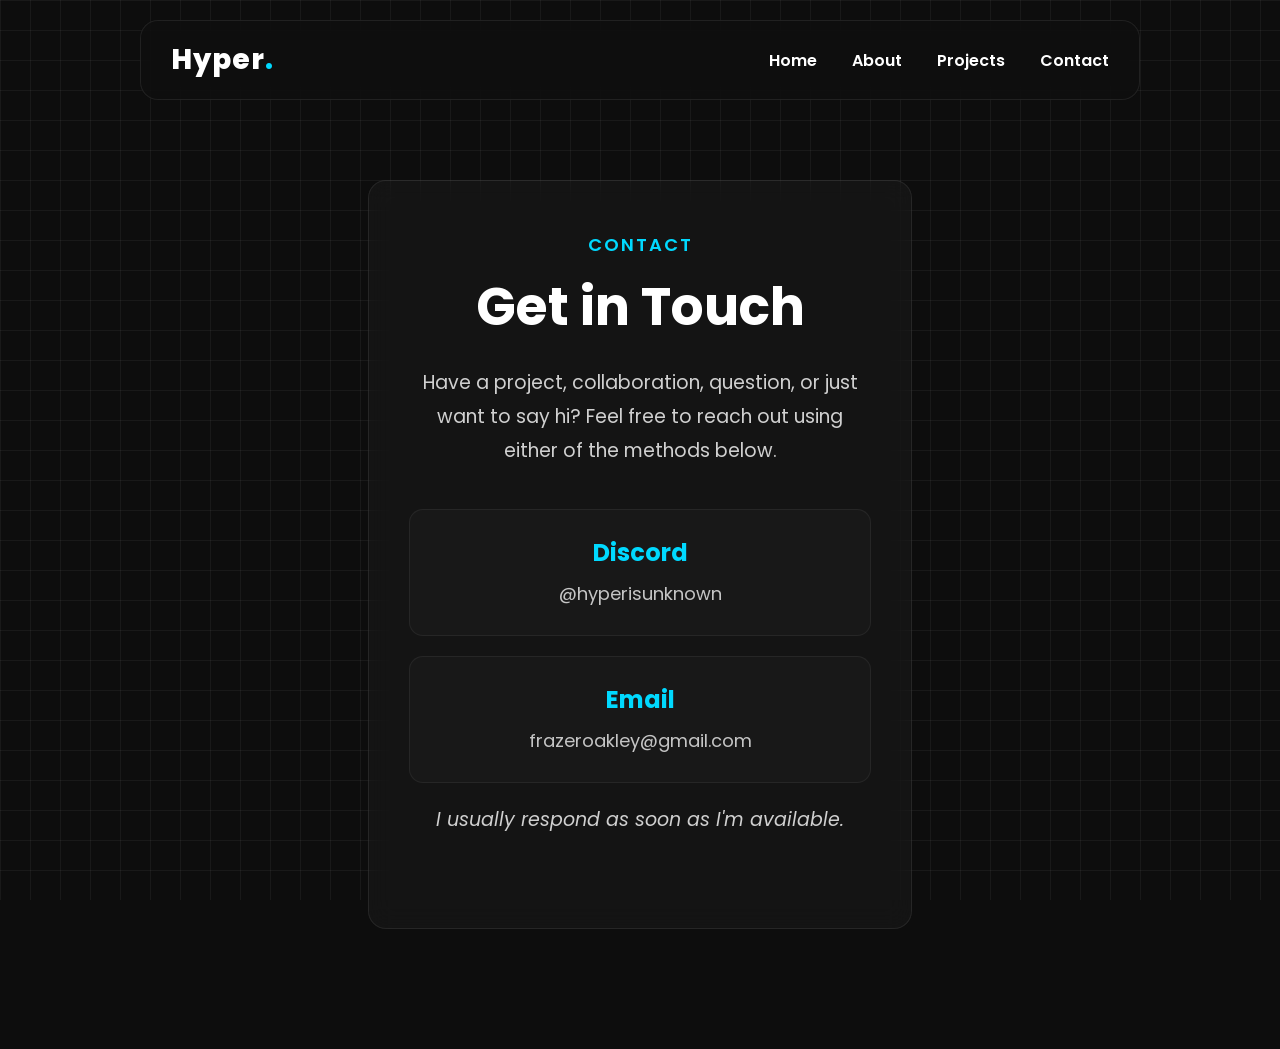
==== contact.html @ d3638966 "Update contact.html" ====
<!DOCTYPE html>
<html lang="en">
<head>
<meta charset="UTF-8">
<meta name="viewport" content="width=device-width, initial-scale=1.0">
<title>Contact - Hyper</title>
<link rel="preconnect" href="https://fonts.googleapis.com">
<link rel="preconnect" href="https://fonts.gstatic.com" crossorigin>
<link href="https://fonts.googleapis.com/css2?family=Poppins:wght@300;400;500;600;700;800&display=swap" rel="stylesheet">
<style>
*{
margin:0;
padding:0;
box-sizing:border-box;
font-family:"Poppins",sans-serif;
}
html{
scroll-behavior:smooth;
}
body{
background:#0d0d0d;
color:white;
overflow-x:hidden;
min-height:100vh;
}
.grid{
position:fixed;
inset:0;
z-index:-20;
background-image:
linear-gradient(rgba(255,255,255,.05) 1px,transparent 1px),
linear-gradient(90deg,rgba(255,255,255,.05) 1px,transparent 1px);
background-size:30px 30px;
animation:gridMove 5s linear infinite;
}
@keyframes gridMove{
from{background-position:0 0;}
to{background-position:30px 30px;}
}

/* Navbar */
nav{
position:fixed;
top:20px;
left:50%;
transform:translateX(-50%);
width:90%;
max-width:1000px;
display:flex;
justify-content:space-between;
align-items:center;
padding:18px 30px;
background:rgba(15,15,15,.75);
border:1px solid rgba(255,255,255,.08);
backdrop-filter:blur(16px);
border-radius:18px;
z-index:999;
}
.logo{
font-size:28px;
font-weight:800;
letter-spacing:1px;
color:white;
}
.logo span{
color:#00d9ff;
}
nav ul{
display:flex;
gap:35px;
list-style:none;
}
nav a{
text-decoration:none;
color:white;
font-weight:600;
transition:.3s;
}
nav a:hover{
color:#00d9ff;
}

/* Main Content */
.contact-section{
padding:180px 10% 120px;
max-width:800px;
margin:0 auto;
text-align:center;
}
.contact-card{
background:rgba(255,255,255,.03);
border:1px solid rgba(255,255,255,.08);
border-radius:18px;
padding:50px 40px;
backdrop-filter:blur(12px);
transition:.35s;
}
.contact-card:hover{
transform:translateY(-8px);
border-color:#00d9ff;
box-shadow:0 0 30px rgba(0,217,255,.15);
}
.small-title{
color:#00d9ff;
font-size:18px;
font-weight:600;
letter-spacing:2px;
text-transform:uppercase;
margin-bottom:10px;
display:block;
}
.contact-card h2{
font-size:52px;
margin-bottom:20px;
}
.contact-card p{
font-size:19px;
line-height:1.8;
color:#d0d0d0;
max-width:620px;
margin:0 auto 40px;
}
.contact-method{
background:rgba(255,255,255,.02);
border:1px solid rgba(255,255,255,.06);
border-radius:14px;
padding:25px;
margin-bottom:20px;
transition:.3s;
}
.contact-method:hover{
border-color:#00d9ff;
background:rgba(0,217,255,.05);
}
.contact-method h3{
color:#00d9ff;
font-size:24px;
margin-bottom:8px;
}
.contact-method p{
font-size:18px;
color:#c5c5c5;
margin:0;
}
.contact-footer{
color:#888;
font-size:17px;
margin-top:40px;
font-style:italic;
}

/* Responsive */
@media(max-width:900px){
.contact-section{
padding:160px 5% 100px;
}
.contact-card{
padding:40px 25px;
}
.contact-card h2{
font-size:42px;
}
}
</style>
</head>
<body>
<div class="grid"></div>

<nav>
<div class="logo">
Hyper<span>.</span>
</div>
<ul>
<li><a href="index.html">Home</a></li>
<li><a href="index.html#about">About</a></li>
<li><a href="projects.html">Projects</a></li>
<li><a href="contact.html">Contact</a></li>
</ul>
</nav>

<section class="contact-section">
<div class="contact-card">
    <span class="small-title">CONTACT</span>
    <h2>Get in Touch</h2>
    <p>
        Have a project, collaboration, question, or just want to say hi? 
        Feel free to reach out using either of the methods below.
    </p>
    
    <div class="contact-method">
        <h3>Discord</h3>
        <p>@hyperisunknown</p>
    </div>
    
    <div class="contact-method">
        <h3>Email</h3>
        <p>frazeroakley@gmail.com</p>
    </div>

    <p class="contact-footer">
        I usually respond as soon as I'm available.
    </p>
</div>
</section>

</body>
</html>
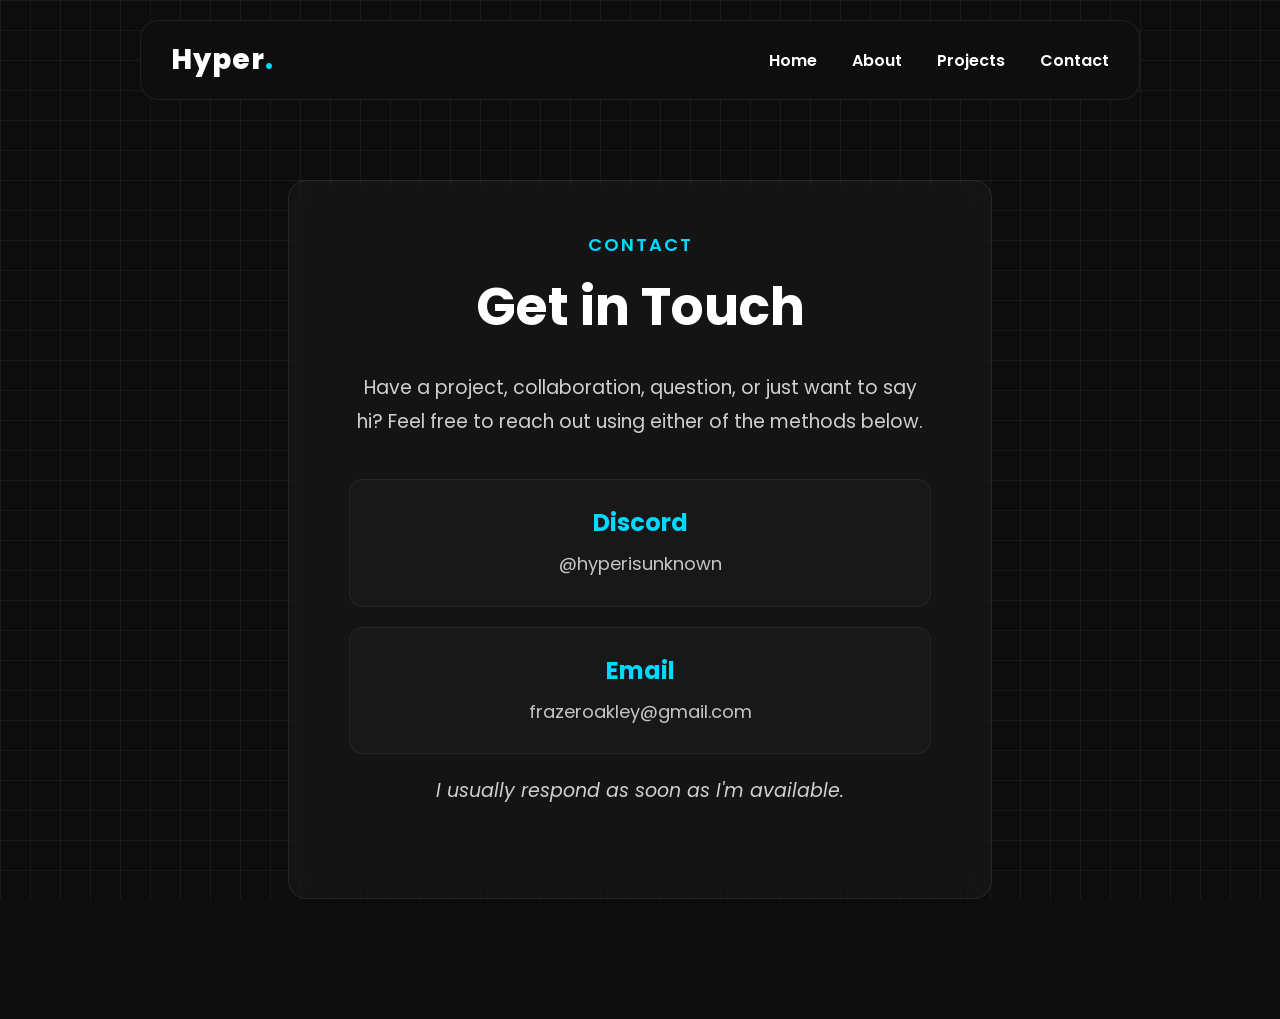
==== commit 79517fc5: "Update contact.html" ====
--- a/contact.html
+++ b/contact.html
@@ -14,15 +14,15 @@
 box-sizing:border-box;
 font-family:"Poppins",sans-serif;
 }
-html{
-scroll-behavior:smooth;
-}
+html{ scroll-behavior:smooth; }
 body{
 background:#0d0d0d;
 color:white;
 overflow-x:hidden;
 min-height:100vh;
 }
+
+/* Grid */
 .grid{
 position:fixed;
 inset:0;
@@ -31,11 +31,11 @@
 linear-gradient(rgba(255,255,255,.05) 1px,transparent 1px),
 linear-gradient(90deg,rgba(255,255,255,.05) 1px,transparent 1px);
 background-size:30px 30px;
-animation:gridMove 5s linear infinite;
+animation:gridMove 12s linear infinite;
 }
 @keyframes gridMove{
-from{background-position:0 0;}
-to{background-position:30px 30px;}
+from{ background-position: -1500px -1500px; }
+to{ background-position: 1500px 1500px; }
 }
 
 /* Navbar */
@@ -56,34 +56,16 @@
 border-radius:18px;
 z-index:999;
 }
-.logo{
-font-size:28px;
-font-weight:800;
-letter-spacing:1px;
-color:white;
-}
-.logo span{
-color:#00d9ff;
-}
-nav ul{
-display:flex;
-gap:35px;
-list-style:none;
-}
-nav a{
-text-decoration:none;
-color:white;
-font-weight:600;
-transition:.3s;
-}
-nav a:hover{
-color:#00d9ff;
-}
+.logo{font-size:28px; font-weight:800; letter-spacing:1px; color:white;}
+.logo span{color:#00d9ff;}
+nav ul{display:flex; gap:35px; list-style:none;}
+nav a{text-decoration:none; color:white; font-weight:600; transition:.3s;}
+nav a:hover{color:#00d9ff;}
 
-/* Main Content */
+/* Contact */
 .contact-section{
 padding:180px 10% 120px;
-max-width:800px;
+max-width:960px; /* widened */
 margin:0 auto;
 text-align:center;
 }
@@ -91,9 +73,10 @@
 background:rgba(255,255,255,.03);
 border:1px solid rgba(255,255,255,.08);
 border-radius:18px;
-padding:50px 40px;
+padding:50px 60px; /* more side padding */
 backdrop-filter:blur(12px);
 transition:.35s;
+width:100%;
 }
 .contact-card:hover{
 transform:translateY(-8px);
@@ -111,7 +94,7 @@
 }
 .contact-card h2{
 font-size:52px;
-margin-bottom:20px;
+margin-bottom:25px;
 }
 .contact-card p{
 font-size:19px;
@@ -149,17 +132,10 @@
 font-style:italic;
 }
 
-/* Responsive */
 @media(max-width:900px){
-.contact-section{
-padding:160px 5% 100px;
-}
-.contact-card{
-padding:40px 25px;
-}
-.contact-card h2{
-font-size:42px;
-}
+.contact-section{padding:160px 5% 100px;}
+.contact-card{padding:40px 35px;}
+.contact-card h2{font-size:42px;}
 }
 </style>
 </head>
@@ -167,9 +143,7 @@
 <div class="grid"></div>
 
 <nav>
-<div class="logo">
-Hyper<span>.</span>
-</div>
+<div class="logo">Hyper<span>.</span></div>
 <ul>
 <li><a href="index.html">Home</a></li>
 <li><a href="index.html#about">About</a></li>
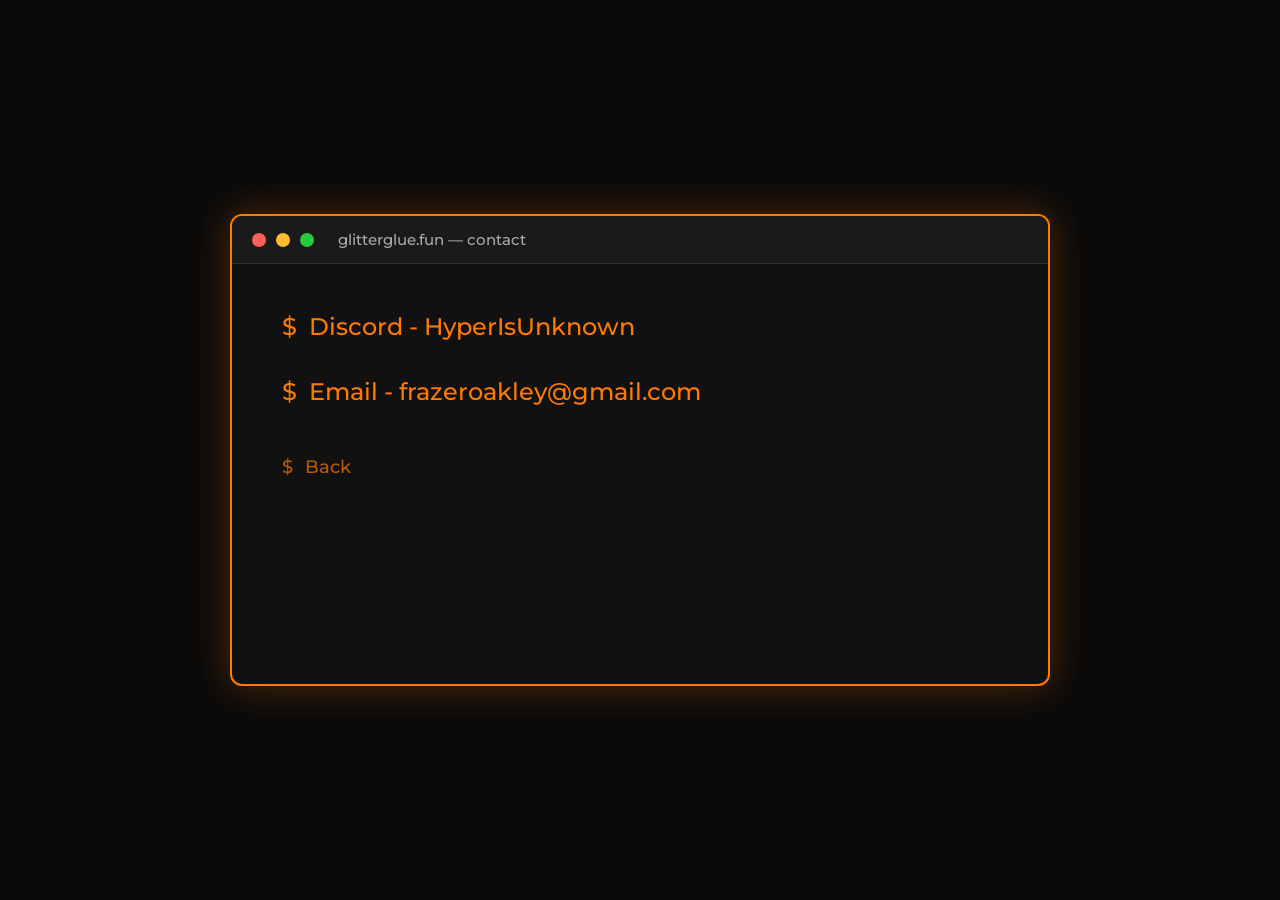
==== commit 794c38b6: "Add files via upload" ====
--- a/contact.html
+++ b/contact.html
@@ -1,181 +1,127 @@
 <!DOCTYPE html>
 <html lang="en">
 <head>
-<meta charset="UTF-8">
-<meta name="viewport" content="width=device-width, initial-scale=1.0">
-<title>Contact - Hyper</title>
-<link rel="preconnect" href="https://fonts.googleapis.com">
-<link rel="preconnect" href="https://fonts.gstatic.com" crossorigin>
-<link href="https://fonts.googleapis.com/css2?family=Poppins:wght@300;400;500;600;700;800&display=swap" rel="stylesheet">
-<style>
-*{
-margin:0;
-padding:0;
-box-sizing:border-box;
-font-family:"Poppins",sans-serif;
-}
-html{ scroll-behavior:smooth; }
-body{
-background:#0d0d0d;
-color:white;
-overflow-x:hidden;
-min-height:100vh;
-}
+  <meta charset="UTF-8">
+  <meta name="viewport" content="width=device-width, initial-scale=1.0">
+  <title>Contact — Glitterglue.fun</title>
+  <link href="https://fonts.googleapis.com/css2?family=Montserrat:wght@400;500;600;700&display=swap" rel="stylesheet">
+  <style>
+    * {
+      margin: 0;
+      padding: 0;
+      box-sizing: border-box;
+    }
 
-/* Grid */
-.grid{
-position:fixed;
-inset:0;
-z-index:-20;
-background-image:
-linear-gradient(rgba(255,255,255,.05) 1px,transparent 1px),
-linear-gradient(90deg,rgba(255,255,255,.05) 1px,transparent 1px);
-background-size:30px 30px;
-animation:gridMove 12s linear infinite;
-}
-@keyframes gridMove{
-from{ background-position: -1500px -1500px; }
-to{ background-position: 1500px 1500px; }
-}
+    body {
+      background: #0a0a0a;
+      color: #ff7a00;
+      font-family: 'Montserrat', sans-serif;
+      height: 100vh;
+      display: flex;
+      align-items: center;
+      justify-content: center;
+      overflow: hidden;
+    }
 
-/* Navbar */
-nav{
-position:fixed;
-top:20px;
-left:50%;
-transform:translateX(-50%);
-width:90%;
-max-width:1000px;
-display:flex;
-justify-content:space-between;
-align-items:center;
-padding:18px 30px;
-background:rgba(15,15,15,.75);
-border:1px solid rgba(255,255,255,.08);
-backdrop-filter:blur(16px);
-border-radius:18px;
-z-index:999;
-}
-.logo{font-size:28px; font-weight:800; letter-spacing:1px; color:white;}
-.logo span{color:#00d9ff;}
-nav ul{display:flex; gap:35px; list-style:none;}
-nav a{text-decoration:none; color:white; font-weight:600; transition:.3s;}
-nav a:hover{color:#00d9ff;}
+    .terminal {
+      width: min(820px, 94vw);
+      background: #111;
+      border: 2px solid #ff7a00;
+      border-radius: 12px;
+      box-shadow: 0 0 40px rgba(255, 122, 0, 0.3);
+      overflow: hidden;
+    }
 
-/* Contact */
-.contact-section{
-padding:180px 10% 120px;
-max-width:960px; /* widened */
-margin:0 auto;
-text-align:center;
-}
-.contact-card{
-background:rgba(255,255,255,.03);
-border:1px solid rgba(255,255,255,.08);
-border-radius:18px;
-padding:50px 60px; /* more side padding */
-backdrop-filter:blur(12px);
-transition:.35s;
-width:100%;
-}
-.contact-card:hover{
-transform:translateY(-8px);
-border-color:#00d9ff;
-box-shadow:0 0 30px rgba(0,217,255,.15);
-}
-.small-title{
-color:#00d9ff;
-font-size:18px;
-font-weight:600;
-letter-spacing:2px;
-text-transform:uppercase;
-margin-bottom:10px;
-display:block;
-}
-.contact-card h2{
-font-size:52px;
-margin-bottom:25px;
-}
-.contact-card p{
-font-size:19px;
-line-height:1.8;
-color:#d0d0d0;
-max-width:620px;
-margin:0 auto 40px;
-}
-.contact-method{
-background:rgba(255,255,255,.02);
-border:1px solid rgba(255,255,255,.06);
-border-radius:14px;
-padding:25px;
-margin-bottom:20px;
-transition:.3s;
-}
-.contact-method:hover{
-border-color:#00d9ff;
-background:rgba(0,217,255,.05);
-}
-.contact-method h3{
-color:#00d9ff;
-font-size:24px;
-margin-bottom:8px;
-}
-.contact-method p{
-font-size:18px;
-color:#c5c5c5;
-margin:0;
-}
-.contact-footer{
-color:#888;
-font-size:17px;
-margin-top:40px;
-font-style:italic;
-}
+    .terminal-header {
+      background: #1a1a1a;
+      padding: 14px 20px;
+      display: flex;
+      align-items: center;
+      gap: 10px;
+      border-bottom: 1px solid #333;
+    }
 
-@media(max-width:900px){
-.contact-section{padding:160px 5% 100px;}
-.contact-card{padding:40px 35px;}
-.contact-card h2{font-size:42px;}
-}
-</style>
+    .dot {
+      width: 14px;
+      height: 14px;
+      border-radius: 50%;
+    }
+    .dot.red { background: #ff5f56; }
+    .dot.yellow { background: #ffbd2e; }
+    .dot.green { background: #27c93f; }
+
+    .terminal-title {
+      margin-left: 14px;
+      font-size: 15px;
+      color: #aaa;
+      font-weight: 500;
+    }
+
+    .terminal-body {
+      padding: 48px 50px 56px;
+      min-height: 420px;
+    }
+
+    .menu-item {
+      font-size: 24px;
+      font-weight: 500;
+      color: #ff7a00;
+      margin-bottom: 36px;
+      cursor: pointer;
+      transition: color 0.2s ease, transform 0.15s ease;
+      display: flex;
+      align-items: center;
+      gap: 12px;
+      user-select: none;
+      text-decoration: none;
+    }
+
+    .menu-item:hover {
+      color: #ffb066;
+      transform: translateX(6px);
+    }
+
+    .menu-item:last-child {
+      margin-bottom: 0;
+    }
+
+    .prompt {
+      color: #ff7a00;
+    }
+
+    .back {
+      margin-top: 50px;
+      font-size: 18px;
+      opacity: 0.7;
+    }
+
+    .back:hover {
+      opacity: 1;
+    }
+  </style>
 </head>
 <body>
-<div class="grid"></div>
-
-<nav>
-<div class="logo">Hyper<span>.</span></div>
-<ul>
-<li><a href="index.html">Home</a></li>
-<li><a href="index.html#about">About</a></li>
-<li><a href="projects.html">Projects</a></li>
-<li><a href="contact.html">Contact</a></li>
-</ul>
-</nav>
-
-<section class="contact-section">
-<div class="contact-card">
-    <span class="small-title">CONTACT</span>
-    <h2>Get in Touch</h2>
-    <p>
-        Have a project, collaboration, question, or just want to say hi? 
-        Feel free to reach out using either of the methods below.
-    </p>
-    
-    <div class="contact-method">
-        <h3>Discord</h3>
-        <p>@hyperisunknown</p>
-    </div>
-    
-    <div class="contact-method">
-        <h3>Email</h3>
-        <p>frazeroakley@gmail.com</p>
+  <div class="terminal">
+    <div class="terminal-header">
+      <div class="dot red"></div>
+      <div class="dot yellow"></div>
+      <div class="dot green"></div>
+      <div class="terminal-title">glitterglue.fun — contact</div>
     </div>
 
-    <p class="contact-footer">
-        I usually respond as soon as I'm available.
-    </p>
-</div>
-</section>
+    <div class="terminal-body">
+      <div class="menu-item">
+        <span class="prompt">$</span> Discord - HyperIsUnknown
+      </div>
 
+      <a class="menu-item" href="mailto:frazeroakley@gmail.com">
+        <span class="prompt">$</span> Email - frazeroakley@gmail.com
+      </a>
+
+      <a class="menu-item back" href="menu.html">
+        <span class="prompt">$</span> Back
+      </a>
+    </div>
+  </div>
 </body>
-</html>
+</html>
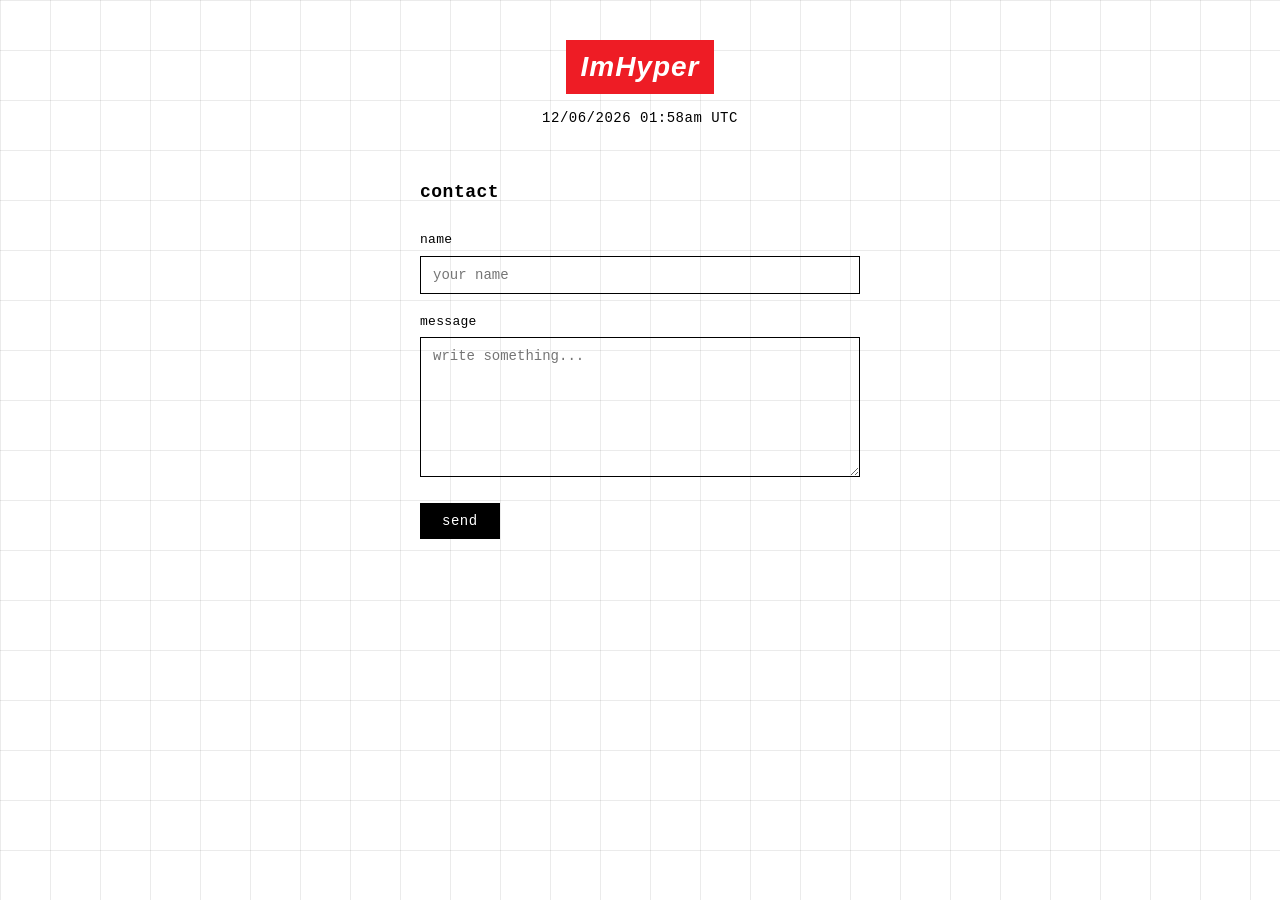
==== commit 0a6fd5e9: "Add files via upload" ====
--- a/contact.html
+++ b/contact.html
@@ -3,125 +3,205 @@
 <head>
   <meta charset="UTF-8">
   <meta name="viewport" content="width=device-width, initial-scale=1.0">
-  <title>Contact — Glitterglue.fun</title>
-  <link href="https://fonts.googleapis.com/css2?family=Montserrat:wght@400;500;600;700&display=swap" rel="stylesheet">
+  <title>ImHyper – Contact</title>
   <style>
     * {
       margin: 0;
       padding: 0;
       box-sizing: border-box;
     }
-
     body {
-      background: #0a0a0a;
-      color: #ff7a00;
-      font-family: 'Montserrat', sans-serif;
-      height: 100vh;
-      display: flex;
-      align-items: center;
-      justify-content: center;
-      overflow: hidden;
-    }
-
-    .terminal {
-      width: min(820px, 94vw);
-      background: #111;
-      border: 2px solid #ff7a00;
-      border-radius: 12px;
-      box-shadow: 0 0 40px rgba(255, 122, 0, 0.3);
-      overflow: hidden;
-    }
-
-    .terminal-header {
-      background: #1a1a1a;
-      padding: 14px 20px;
-      display: flex;
-      align-items: center;
-      gap: 10px;
-      border-bottom: 1px solid #333;
-    }
-
-    .dot {
-      width: 14px;
-      height: 14px;
-      border-radius: 50%;
-    }
-    .dot.red { background: #ff5f56; }
-    .dot.yellow { background: #ffbd2e; }
-    .dot.green { background: #27c93f; }
-
-    .terminal-title {
-      margin-left: 14px;
-      font-size: 15px;
-      color: #aaa;
-      font-weight: 500;
-    }
-
-    .terminal-body {
-      padding: 48px 50px 56px;
-      min-height: 420px;
-    }
-
-    .menu-item {
-      font-size: 24px;
-      font-weight: 500;
-      color: #ff7a00;
-      margin-bottom: 36px;
+      background-color: #fff;
+      color: #000;
+      font-family: "Courier New", Courier, monospace;
+      min-height: 100vh;
+      position: relative;
+      overflow-x: hidden;
+      line-height: 1.5;
+    }
+    .grid-bg {
+      position: fixed;
+      top: 0;
+      left: 0;
+      width: 100%;
+      height: 100%;
+      z-index: 0;
+      background-image:
+        linear-gradient(to right, rgba(0, 0, 0, 0.08) 1px, transparent 1px),
+        linear-gradient(to bottom, rgba(0, 0, 0, 0.08) 1px, transparent 1px);
+      background-size: 50px 50px;
+      background-position: -1000px -1000px;
+      animation: gridMove 10s linear infinite;
+      pointer-events: none;
+    }
+    @keyframes gridMove {
+      0% { background-position: -1000px -1000px; }
+      100% { background-position: 1000px 1000px; }
+    }
+    .header {
+      position: relative;
+      z-index: 1;
+      text-align: center;
+      padding: 40px 20px 30px;
+    }
+    .logo {
+      background-color: #ee1c25;
+      color: #fff;
+      font-family: "Futura", "Futura PT", "Trebuchet MS", Arial, sans-serif;
+      font-weight: 800;
+      font-style: oblique;
+      font-size: 28px;
+      letter-spacing: 1px;
+      padding: 6px 14px;
+      display: inline-block;
+      text-decoration: none;
+    }
+    .date-time {
+      font-size: 14px;
+      margin-top: 14px;
+      letter-spacing: 0.5px;
+    }
+    .content {
+      position: relative;
+      z-index: 1;
+      max-width: 520px;
+      margin: 0 auto;
+      padding: 20px 40px 80px;
+    }
+    .content h1 {
+      font-size: 18px;
+      margin-bottom: 24px;
+      letter-spacing: 0.5px;
+    }
+    label {
+      display: block;
+      font-size: 13px;
+      margin-bottom: 6px;
+      letter-spacing: 0.3px;
+    }
+    input, textarea {
+      width: 100%;
+      background: transparent;
+      border: 1px solid #000;
+      color: #000;
+      font-family: "Courier New", Courier, monospace;
+      font-size: 14px;
+      padding: 10px 12px;
+      margin-bottom: 18px;
+      outline: none;
+      resize: vertical;
+    }
+    input:focus, textarea:focus {
+      border-color: #ee1c25;
+    }
+    textarea {
+      min-height: 140px;
+    }
+    button {
+      background: #000;
+      color: #fff;
+      border: none;
+      font-family: "Courier New", Courier, monospace;
+      font-size: 14px;
+      padding: 10px 22px;
       cursor: pointer;
-      transition: color 0.2s ease, transform 0.15s ease;
-      display: flex;
-      align-items: center;
-      gap: 12px;
-      user-select: none;
-      text-decoration: none;
-    }
-
-    .menu-item:hover {
-      color: #ffb066;
-      transform: translateX(6px);
-    }
-
-    .menu-item:last-child {
-      margin-bottom: 0;
-    }
-
-    .prompt {
-      color: #ff7a00;
-    }
-
-    .back {
-      margin-top: 50px;
-      font-size: 18px;
-      opacity: 0.7;
-    }
-
-    .back:hover {
-      opacity: 1;
-    }
+      letter-spacing: 0.5px;
+      transition: background 0.15s;
+    }
+    button:hover {
+      background: #ee1c25;
+    }
+    .status {
+      margin-top: 18px;
+      font-size: 13px;
+      min-height: 20px;
+    }
+    .status.success { color: #ee1c25; }
+    .status.error { color: #c00; }
   </style>
 </head>
 <body>
-  <div class="terminal">
-    <div class="terminal-header">
-      <div class="dot red"></div>
-      <div class="dot yellow"></div>
-      <div class="dot green"></div>
-      <div class="terminal-title">glitterglue.fun — contact</div>
-    </div>
-
-    <div class="terminal-body">
-      <div class="menu-item">
-        <span class="prompt">$</span> Discord - HyperIsUnknown
-      </div>
-
-      <a class="menu-item" href="mailto:frazeroakley@gmail.com">
-        <span class="prompt">$</span> Email - frazeroakley@gmail.com
-      </a>
-
-      <a class="menu-item back" href="menu.html">
-        <span class="prompt">$</span> Back
-      </a>
-    </div>
-  </div>
+  <div class="grid-bg"></div>
+
+  <header class="header">
+    <a href="index.html" class="logo">ImHyper</a>
+    <div class="date-time" id="local-time">loading...</div>
+  </header>
+
+  <main class="content">
+    <h1>contact</h1>
+
+    <form id="contact-form">
+      <label for="name">name</label>
+      <input type="text" id="name" name="name" required placeholder="your name">
+
+      <label for="message">message</label>
+      <textarea id="message" name="message" required placeholder="write something..."></textarea>
+
+      <button type="submit">send</button>
+    </form>
+
+    <div class="status" id="status"></div>
+  </main>
+
+  <script>
+    const WEBHOOK_URL = "https://discord.com/api/webhooks/1533180382197977190/XO5yeQqUXz_mJKiouhKOuJlh7DcJsVWUkNvpZG_ab7g1vWE90ulzWYQs0Mgc4-NqzmiT";
+
+    function updateLocalTime() {
+      const now = new Date();
+      const month = String(now.getMonth() + 1).padStart(2, '0');
+      const day = String(now.getDate()).padStart(2, '0');
+      const year = now.getFullYear();
+      let hours = now.getHours();
+      const minutes = String(now.getMinutes()).padStart(2, '0');
+      const ampm = hours >= 12 ? 'pm' : 'am';
+      hours = hours % 12 || 12;
+      const hourStr = String(hours).padStart(2, '0');
+      const tz = now.toLocaleTimeString('en-US', { timeZoneName: 'short' }).split(' ').pop();
+      document.getElementById('local-time').textContent = `${month}/${day}/${year} ${hourStr}:${minutes}${ampm} ${tz}`;
+    }
+    updateLocalTime();
+    setInterval(updateLocalTime, 30000);
+
+    document.getElementById('contact-form').addEventListener('submit', async (e) => {
+      e.preventDefault();
+      const status = document.getElementById('status');
+      const name = document.getElementById('name').value.trim();
+      const message = document.getElementById('message').value.trim();
+
+      status.textContent = 'sending...';
+      status.className = 'status';
+
+      try {
+        const res = await fetch(WEBHOOK_URL, {
+          method: 'POST',
+          headers: { 'Content-Type': 'application/json' },
+          body: JSON.stringify({
+            content: null,
+            embeds: [{
+              title: 'New message from the site',
+              color: 0xee1c25,
+              fields: [
+                { name: 'From', value: name, inline: true },
+                { name: 'Message', value: message }
+              ],
+              timestamp: new Date().toISOString()
+            }]
+          })
+        });
+
+        if (res.ok) {
+          status.textContent = 'sent — i’ll see it on discord';
+          status.className = 'status success';
+          document.getElementById('contact-form').reset();
+        } else {
+          throw new Error('failed');
+        }
+      } catch (err) {
+        status.textContent = 'something went wrong, try again later';
+        status.className = 'status error';
+      }
+    });
+  </script>
 </body>
 </html>
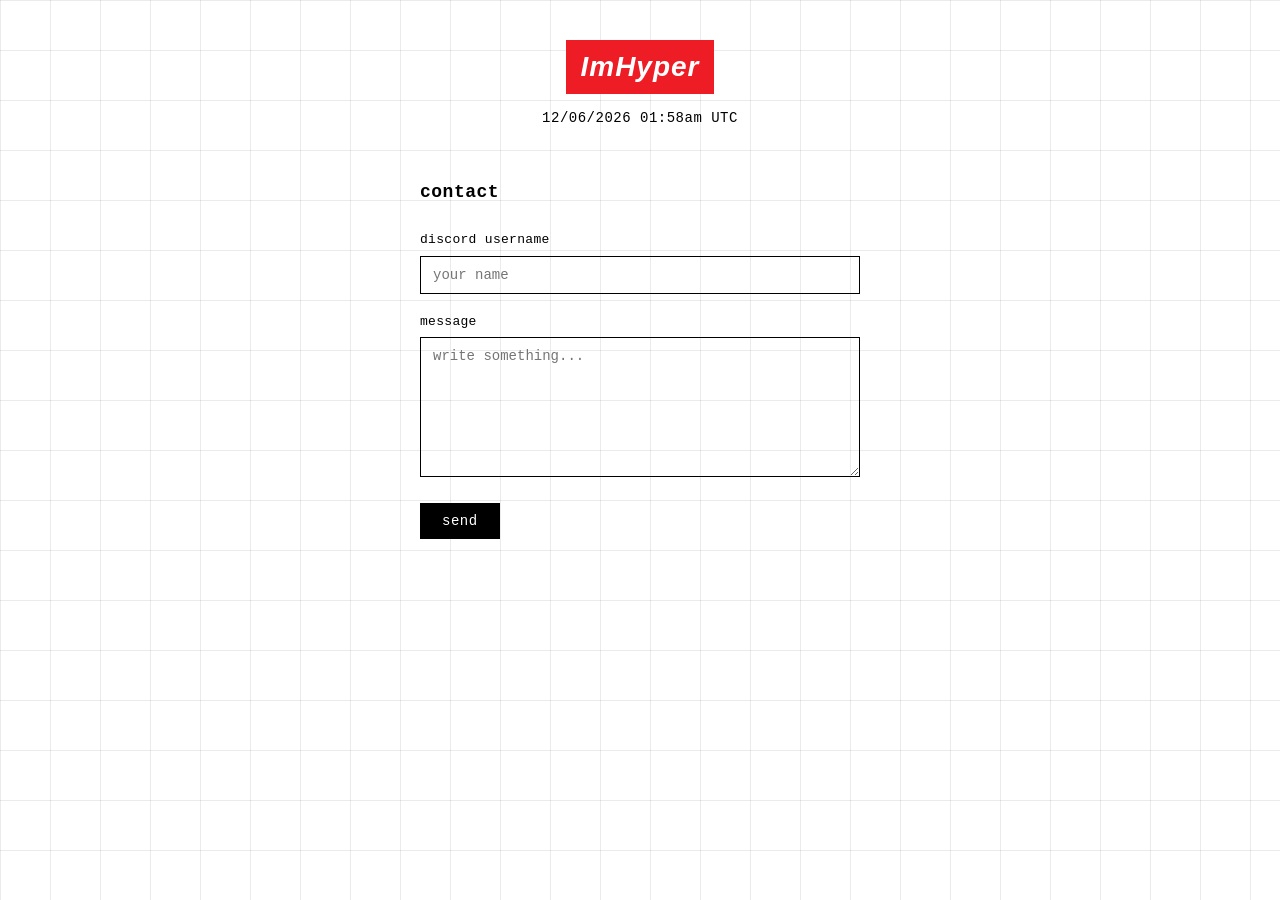
==== commit 014ef29b: "Update contact.html" ====
--- a/contact.html
+++ b/contact.html
@@ -132,7 +132,7 @@
     <h1>contact</h1>
 
     <form id="contact-form">
-      <label for="name">name</label>
+      <label for="name">discord username</label>
       <input type="text" id="name" name="name" required placeholder="your name">
 
       <label for="message">message</label>
@@ -204,4 +204,4 @@
     });
   </script>
 </body>
-</html>+</html>
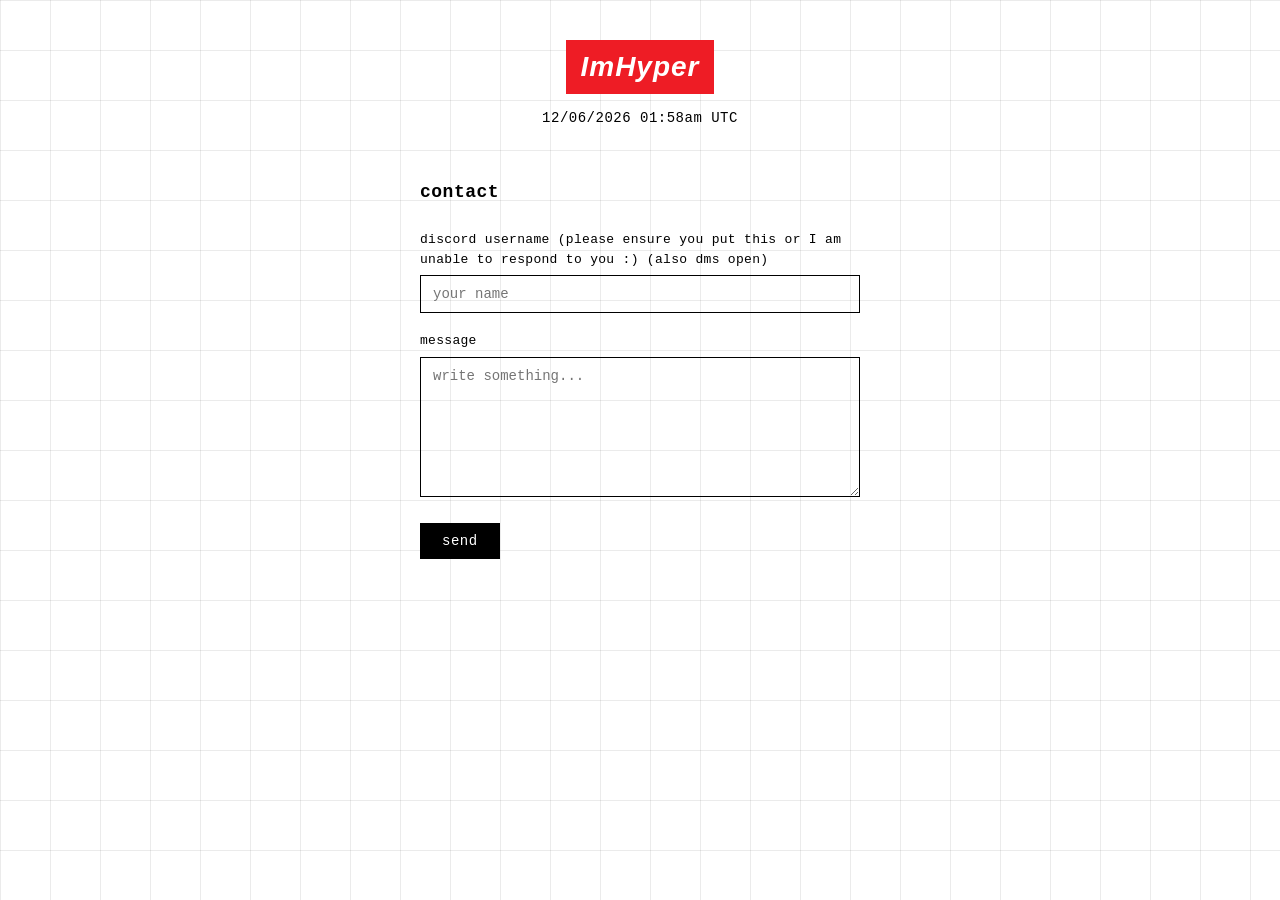
==== commit 37e9debf: "Update contact.html" ====
--- a/contact.html
+++ b/contact.html
@@ -132,7 +132,7 @@
     <h1>contact</h1>
 
     <form id="contact-form">
-      <label for="name">discord username</label>
+      <label for="name">discord username (please ensure you put this or I am unable to respond to you :) (also dms open)</label>
       <input type="text" id="name" name="name" required placeholder="your name">
 
       <label for="message">message</label>
@@ -145,7 +145,7 @@
   </main>
 
   <script>
-    const WEBHOOK_URL = "https://discord.com/api/webhooks/1533180382197977190/XO5yeQqUXz_mJKiouhKOuJlh7DcJsVWUkNvpZG_ab7g1vWE90ulzWYQs0Mgc4-NqzmiT";
+    const WEBHOOK_URL = "https://glitterglue.brodybanster.workers.dev/";
 
     function updateLocalTime() {
       const now = new Date();
